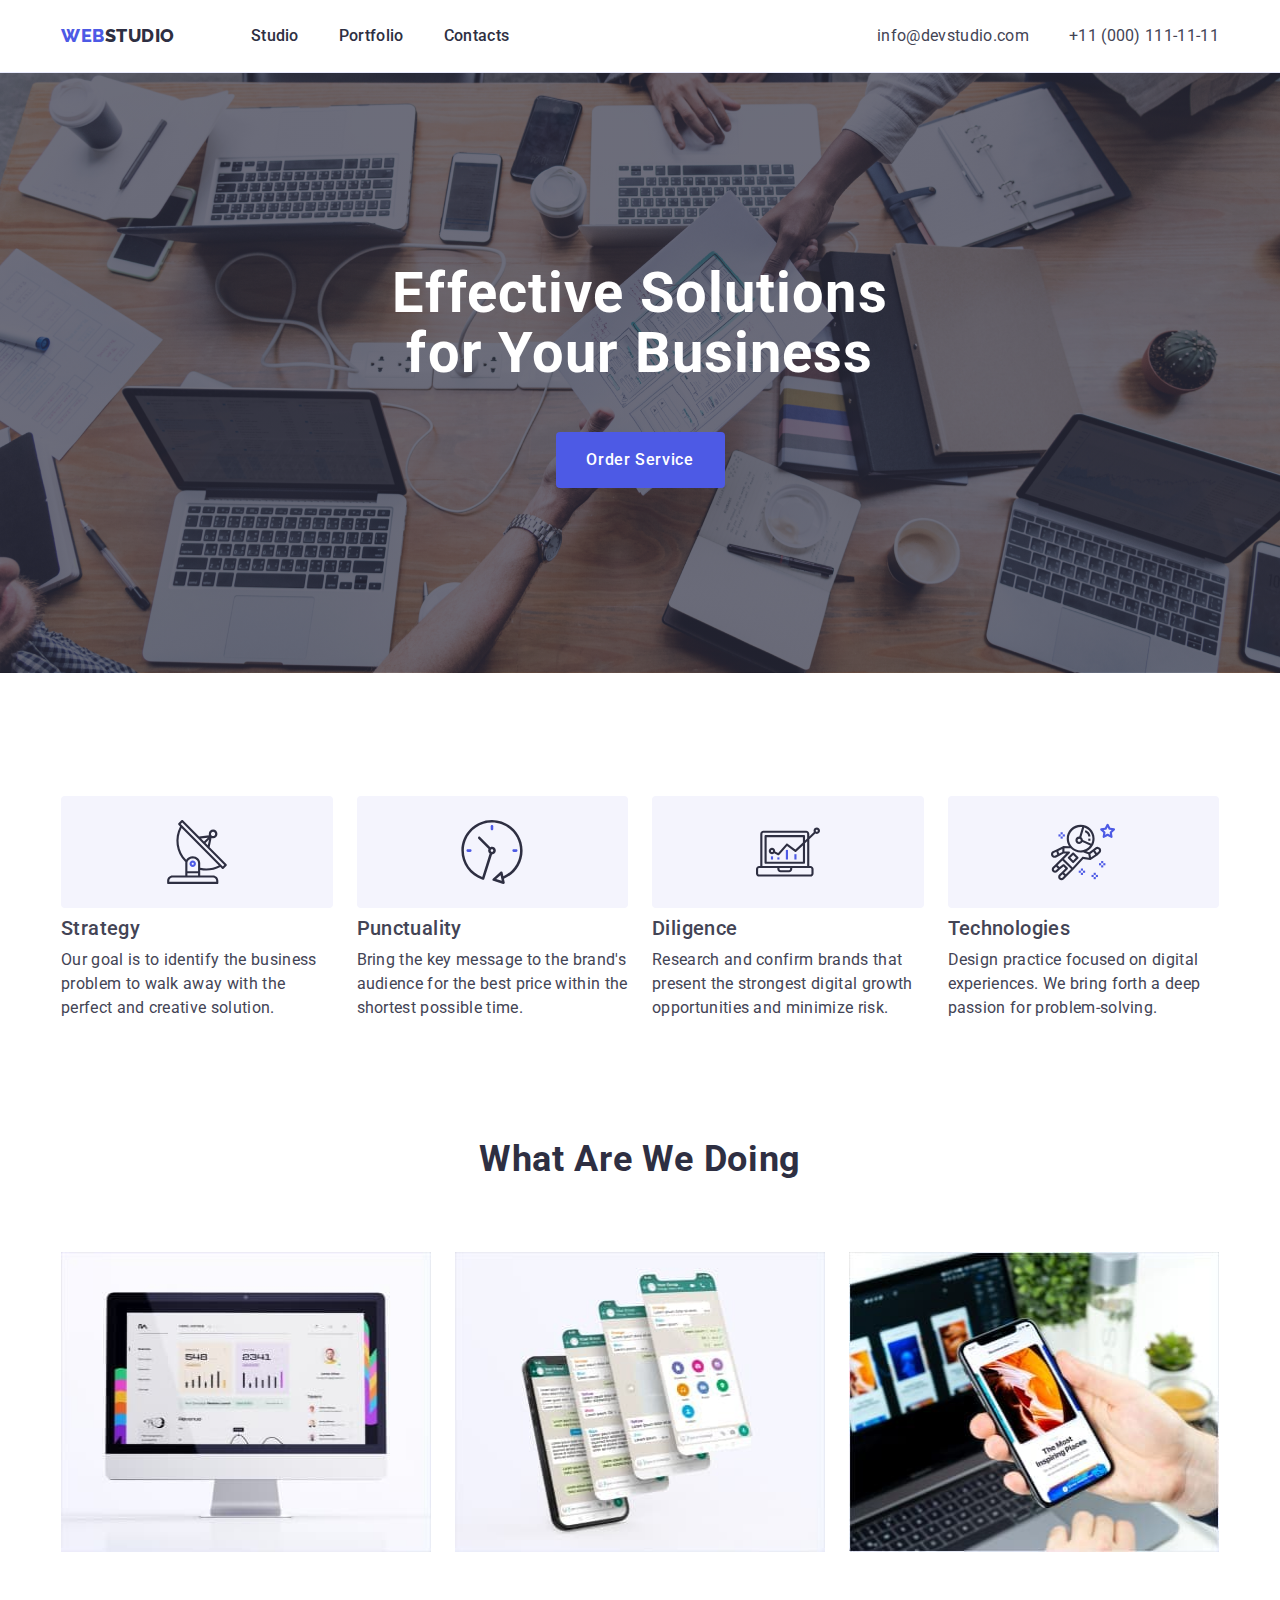
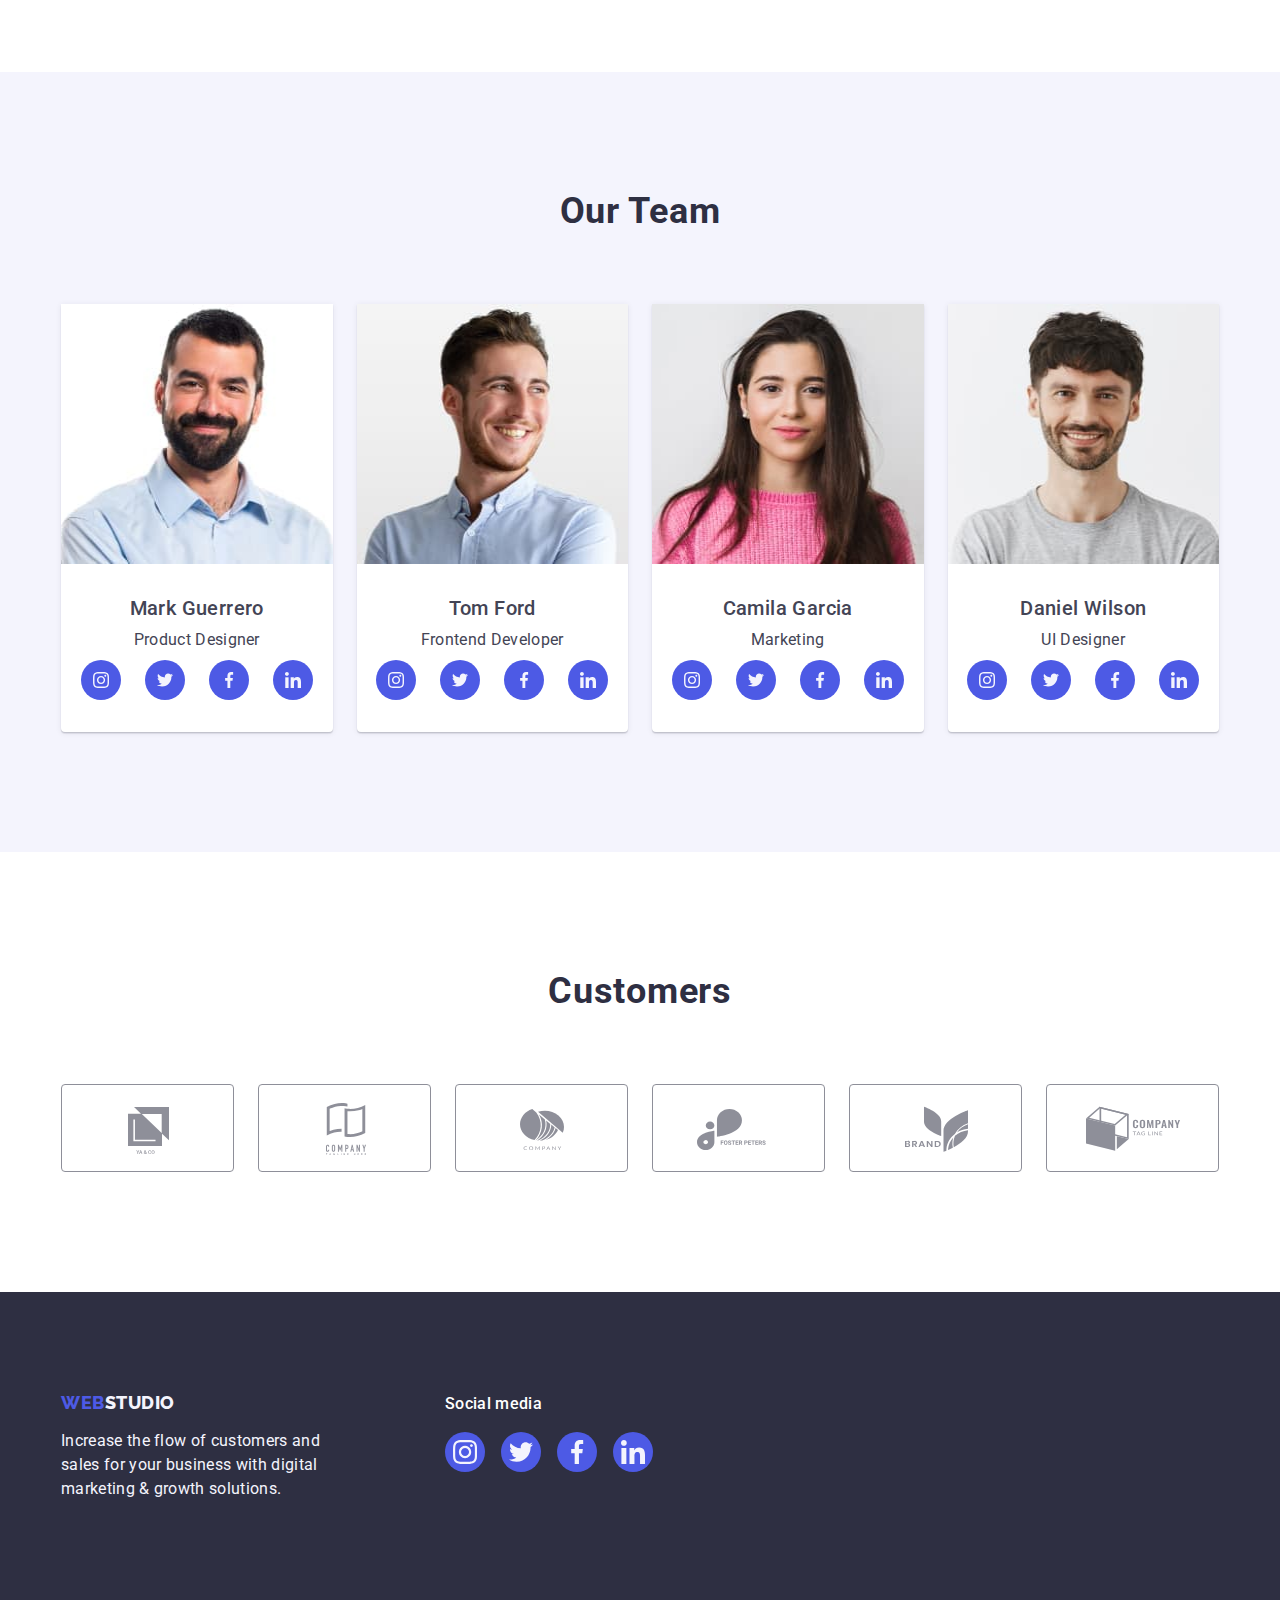
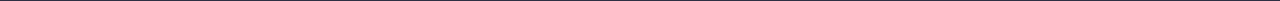
==== index.html @ e4cf07d3 "Initial commit" ====
<!DOCTYPE html>
<html lang="en">
    <head>
        <link rel="stylesheet" href="https://cdnjs.cloudflare.com/ajax/libs/modern-normalize/1.0.0/modern-normalize.min.css">
        <meta charset="UTF-8">
        <meta name="viewport" content="width=device-width, initial-scale=1.0">
        <title>Main Page</title>
        <link rel="preconnect" href="https://fonts.googleapis.com">
        <link rel="preconnect" href="https://fonts.gstatic.com" crossorigin>
        <link href="https://fonts.googleapis.com/css2?family=Raleway:wght@800&family=Roboto:wght@400;500;700;900&display=swap" rel="stylesheet">
        <link rel="stylesheet" href="./css/styles.css">
    </head>
    <body>
        <header class="header">
            <div class="container header-container">
                <nav class="nav">
                    <a class="nav-link" href="./index.html">Web<span class="nav-span">Studio</span></a>
                    <ul class="nav-list">
                        <li class="nav-item">
                            <a class="nav-item-link" href="./index.html">Studio</a></li>
                        <li class="nav-item">
                            <a class="nav-item-link" href="./portfolio.html">Portfolio</a></li>
                        <li class="nav-item">
                            <a class="nav-item-link" href="">Contacts</a></li>
                    </ul>
                </nav>
            
                <address class="address">
                        <ul class="address-list">
                            <li class="address-item"><a class="address-link" href="mailto:info@devstudio.com">info@devstudio.com</a></li>
                            <li class="address-item"><a class="address-link" href="tel:+110001111111">+11 (000) 111-11-11</a></li>
                        </ul>
                </address>
            </div>
        </header>

        <main> 
            <section class="hero">
                <div class="container hero-container">
                    <h1 class="hero-heading">Effective Solutions for Your Business</h1>
                    <button class=hero-btn type="button">Order Service</button>
                </div>
            </section>
            
            <section class="about">
                <div class="container about-container">
                    <h2 class="about-heading visually-hidden">Header Section 2</h2>
                    <ul class="about-list">
                        <li class="about-item">
                            <div class="about-icon-container">
                                <svg class="about-icon" width="64" height="64">
                                    <use href="./images/icons.svg#antenna"></use>
                                </svg>
                            </div>
                            <h3 class="about-title">Strategy</h3>
                            <p class="about-description">Our goal is to identify the business
                        problem to walk away with the perfect and creative solution.</p>
                        </li>
                        <li class="about-item">
                            <div class="about-icon-container">
                                <svg class="about-icon" width="64" height="64">
                                    <use href="./images/icons.svg#clock"></use>
                                </svg>
                            </div>
                            <h3 class="about-title">Punctuality</h3>
                            <p class="about-description">Bring the key message to the brand's audience for the best price within the shortest possible time.</p>
                        </li>
                        <li class="about-item">
                            <div class="about-icon-container">
                                <svg class="about-icon" width="64" height="64">
                                    <use href="./images/icons.svg#computer"></use>
                                </svg>
                            </div>
                            <h3 class="about-title">Diligence</h3>
                            <p class="about-description">Research and confirm brands that present the strongest digital growth opportunities and minimize risk.</p>
                        </li>
                        <li class="about-item">
                            <div class="about-icon-container">
                                <svg class="about-icon" width="64" height="64">
                                    <use href="./images/icons.svg#astronaut"></use>
                                </svg>
                            </div>
                            <h3 class="about-title">Technologies</h3>
                            <p class="about-description">Design practice focused on digital experiences. We bring forth a deep passion for problem-solving.</p>
                        </li>
                    </ul>
                </div>
            </section>

            <section class="services">
                <div class="container services-container">
                    <h2 class="services-heading">What are we doing</h2>
                    <ul class="services-list">
                        <li class="services-item"><img src="./images/Rectangle_71.jpg" alt="Desktop" width="360" height="300"></li>
                        <li class="services-item"><img src="./images/Rectangle_71_(1).jpg" alt="Mobile Phone Screens" width="360" height="300"></li>
                        <li class="services-item"><img src="./images/Rectangle_71_(2).jpg" alt="Mobile Phone" width="360" height="300"></li>
                    </ul>
                </div> 
            </section>

            <section class="team">
                <div class="container team-container">  
                    <h2 class="team-heading">Our Team</h2>
                    <ul class="team-list">
                        <li class="team-item">
                            <img class="team-photo" src="./images/img.jpg" alt="Mark Guerro" width="264" height="260">
                            <div class="team-tag">
                                <h3 class="team-title">Mark Guerrero</h3>
                                <p class="team-description">Product Designer</p>
                                <ul class="team-icon-list">
                                    <li class="team-icon-item">
                                        <a class="team-icon-link" href="instagram.com">
                                            <svg class="team-icon" width="16" height="16">
                                                <use href="./images/icons.svg#instagram"></use>
                                            </svg>
                                        </a>
                                    </li>
                                    <li class="team-icon-item">
                                        <a class="team-icon-link" href="twitter.com">
                                            <svg class="team-icon" width="16" height="16">
                                                <use href="./images/icons.svg#twitter"></use>  
                                            </svg>
                                        </a>
                                    </li>
                                    <li class="team-icon-item">
                                        <a class="team-icon-link" href="facebook.com">    
                                            <svg class="team-icon" width="16" height="16">
                                                <use href="./images/icons.svg#facebook"></use>
                                            </svg>
                                        </a>
                                    </li>
                                    <li class="team-icon-item">
                                        <a class="team-icon-link" href="linkedin.com">
                                            <svg class="team-icon" width="16" height="16">
                                                <use href="./images/icons.svg#linkedin"></use>
                                            </svg>
                                        </a>
                                    </li>
                                </ul>
                            </div>
                        </li>
                        <li class="team-item">
                            <img class="team-photo" src="./images/img_(1).jpg" alt="Tom Ford" width="264" height="260">
                            <div class="team-tag">
                                <h3 class="team-title">Tom Ford</h3>
                                <p class="team-description">Frontend Developer</p>
                                <ul class="team-icon-list">
                                    <li class="team-icon-item">
                                        <a class="team-icon-link" href="instagram.com">
                                            <svg class="team-icon" width="16" height="16">
                                                <use href="./images/icons.svg#instagram"></use>
                                            </svg>
                                        </a>
                                    </li>
                                    <li class="team-icon-item">
                                        <a class="team-icon-link" href="twitter.com">
                                            <svg class="team-icon" width="16" height="16">
                                                <use href="./images/icons.svg#twitter"></use>  
                                            </svg>
                                        </a>
                                    </li>
                                    <li class="team-icon-item">
                                        <a class="team-icon-link" href="facebook.com">    
                                            <svg class="team-icon" width="16" height="16">
                                                <use href="./images/icons.svg#facebook"></use>
                                            </svg>
                                        </a>
                                    </li>
                                    <li class="team-icon-item">
                                        <a class="team-icon-link" href="linkedin.com">
                                            <svg class="team-icon" width="16" height="16">
                                                <use href="./images/icons.svg#linkedin"></use>
                                            </svg>
                                        </a>
                                    </li>
                                </ul>    
                            </div>
                        </li>
                        <li class="team-item">
                            <img class="team-photo" src="./images/img_(2).jpg" alt="Camilla Garcia" width="264" height="260">
                            <div class="team-tag">
                                <h3 class="team-title">Camila Garcia</h3>
                                <p class="team-description">Marketing</p>
                                <ul class="team-icon-list">
                                    <li class="team-icon-item">
                                        <a class="team-icon-link" href="instagram.com">
                                            <svg class="team-icon" width="16" height="16">
                                                <use href="./images/icons.svg#instagram"></use>
                                            </svg>
                                        </a>
                                    </li>
                                    <li class="team-icon-item">
                                        <a class="team-icon-link" href="twitter.com">
                                            <svg class="team-icon" width="16" height="16">
                                                <use href="./images/icons.svg#twitter"></use>  
                                            </svg>
                                        </a>
                                    </li>
                                    <li class="team-icon-item">
                                        <a class="team-icon-link" href="facebook.com">    
                                            <svg class="team-icon" width="16" height="16">
                                                <use href="./images/icons.svg#facebook"></use>
                                            </svg>
                                        </a>
                                    </li>
                                    <li class="team-icon-item">
                                        <a class="team-icon-link" href="linkedin.com">
                                            <svg class="team-icon" width="16" height="16">
                                                <use href="./images/icons.svg#linkedin"></use>
                                            </svg>
                                        </a>
                                    </li>
                                </ul>    
                            </div>
                        </li>
                        <li class="team-item">
                            <img class="team-photo" src="./images/img_(3).jpg" alt="Daniel Wilson" width="264" height="260">
                            <div class="team-tag">
                                <h3 class="team-title">Daniel Wilson</h3>
                                <p class="team-description">UI Designer</p>
                                <ul class="team-icon-list">
                                    <li class="team-icon-item">
                                        <a class="team-icon-link" href="instagram.com">
                                            <svg class="team-icon" width="16" height="16">
                                                <use href="./images/icons.svg#instagram"></use>
                                            </svg>
                                        </a>
                                    </li>
                                    <li class="team-icon-item">
                                        <a class="team-icon-link" href="twitter.com">
                                            <svg class="team-icon" width="16" height="16">
                                                <use href="./images/icons.svg#twitter"></use>  
                                            </svg>
                                        </a>
                                    </li>
                                    <li class="team-icon-item">
                                        <a class="team-icon-link" href="facebook.com">    
                                            <svg class="team-icon" width="16" height="16">
                                                <use href="./images/icons.svg#facebook"></use>
                                            </svg>
                                        </a>
                                    </li>
                                    <li class="team-icon-item">
                                        <a class="team-icon-link" href="linkedin.com">
                                            <svg class="team-icon" width="16" height="16">
                                                <use href="./images/icons.svg#linkedin"></use>
                                            </svg>
                                        </a>
                                    </li>
                                </ul>    
                            </div>
                        </li>
                    </ul>
                </div>
            </section>

            <section class="customers">
                <div class="container customers-container">
                    <h2 class="customers-heading">Customers</h2>
                    <ul class="customers-icon-list">
                        <li class="customers-icon-item">
                            <a class="customers-icon-link" href="">
                                <svg class="customers-icon" width="104" height="56">
                                    <use href="./images/icons.svg#client1"></use>
                                </svg>
                            </a>
                        </li>
                        <li class="customers-icon-item">
                            <a class="customers-icon-link" href="">
                                <svg class="customers-icon" width="104" height="56">
                                    <use href="./images/icons.svg#client2"></use>
                                </svg>
                            </a>
                        </li>
                        <li class="customers-icon-item">
                            <a class="customers-icon-link" href="">
                                <svg class="customers-icon" width="104" height="56">
                                    <use href="./images/icons.svg#client3"></use>
                                </svg>
                            </a>
                        </li>
                        <li class="customers-icon-item">
                            <a class="customers-icon-link" href="">
                                <svg class="customers-icon" width="104" height="56">
                                    <use href="./images/icons.svg#client4"></use>
                                </svg>
                            </a>
                        </li>
                        <li class="customers-icon-item">
                            <a class="customers-icon-link" href="">
                                <svg class="customers-icon" width="104" height="56">
                                    <use href="./images/icons.svg#client5"></use>
                                </svg>
                            </a>
                        </li>
                        <li class="customers-icon-item">
                            <a class="customers-icon-link" href="">
                                <svg class="customers-icon" width="104" height="56">
                                    <use href="./images/icons.svg#client6"></use>
                                </svg>
                            </a>
                        </li>
                    </ul>
                </div>
            </section>
        </main>

        <footer class="footer">
            <div class="container footer-container">
                <div class="footer-logo-container">
                <a class="footer-link" href="./index.html">Web<span class="footer-span">Studio</span></a>
                <p class="footer-paragraph">Increase the flow of customers and sales for your business with digital marketing & growth solutions.</p>
                </div>
                <div class="footer-icon-container">
                    <p class="footer-icon-paragraph">Social media</p>
                    <ul class="footer-icon-list">
                        <li class="footer-icon-item">
                            <a class="footer-icon-link" href="instagram.com">
                                <svg class="footer-icon" width="24" height="24">
                                    <use href="./images/icons.svg#instagram"></use>
                                </svg>
                            </a>
                        </li>
                        <li class="footer-icon-item">
                            <a class="footer-icon-link" href="twitter.com">
                                <svg class="footer-icon" width="24" height="24">
                                    <use href="./images/icons.svg#twitter"></use>
                                </svg>
                            </a>
                        </li>
                        <li class="footer-icon-item">
                            <a class="footer-icon-link" href="facebook.com">
                                <svg class="footer-icon" width="24" height="24">
                                    <use href="./images/icons.svg#facebook"></use>
                                </svg>
                            </a>
                        </li>
                        <li class="footer-icon-item">
                            <a class="footer-icon-link" href="linkedin.com">
                                <svg class="footer-icon" width="24" height="24">
                                    <use href="./images/icons.svg#linkedin"></use>
                                </svg>
                            </a>
                        </li>
                    </ul>
                </div>
            </div>
        </footer>
    </body>
</html>
---- css/styles.css ----
*,
*::before,
*::after {
    box-sizing: border-box;
    padding: 0;
    margin: 0;
}

:root {
    --OCEAN: rgba(64, 75, 191, 1);
    --WHITE: rgba(255, 255, 255, 1);
    --NAVY-BLUE: rgba(46, 47, 66, 1);
    --SLATE: rgba(67, 68, 85, 1);
    --IRIS: rgba(77, 90, 229, 1);
    --CLOUD: rgba(244, 244, 253, 1);
    --CORNFLOWER: rgba(231, 233, 252, 1);
    --GREEN: #31D0AA;
}

body {
    font-family: 'Roboto', sans-serif;
    color: var(--SLATE, #434455);
    background-color: var(--WHITE, #fff);
    font-size: 16px;
    font-style: normal;
    line-height: 1.5;
    letter-spacing: 0.32px; 
}

a {
    color: var(--SLATE, #434455);
    text-decoration: none;
}

address {
    font-style: normal;
}

li {
    list-style: none;
}

img {
    display: block;
    width: 100%;
}

.container {
    width: 1158px;
    margin: 0 auto;
}

/* HEADER */ 

.header {
    padding: 24px 0;
    border-bottom: 1px solid var(--CORNFLOWER, #E7E9FC);
    background: var(--WHITE, #FFF);
                /* x-offset y-offset blur spread color */
    box-shadow: 0px 1px 6px 0px rgba(46, 47, 66, 0.08), 
                0px 1px 1px 0px rgba(46, 47, 66, 0.16), 
                0px 2px 1px 0px rgba(46, 47, 66, 0.08);
}

/* LOGO STYLE */

.nav-link {
    font-size: 18px;
    line-height: 1.17;
    color: var(--IRIS, #4d5ae5);
    font-family: 'Raleway', sans-serif;
    font-weight: 800;
    letter-spacing: 0.03em;
    text-transform: uppercase;
    margin-right: 76px;
}

.nav-span {
    color: var(--NAVY-BLUE);
}

/* NAVIGATION STYLE */

.nav-item-link {
    color: var(--NAVY-BLUE, #2e2f42);
    font-weight: 500;
    font-size: 16px;
    line-height: 1.5;
    letter-spacing: 0.02em;
   
}

/* LOGO AND NAVIGATION FLEX */

.header-container {
    display: flex;
    justify-content: space-between;
}

.nav {
    display:flex;
    align-items: center;
}

.nav-list {
    display: flex;
    gap: 40px;
}


/* LINK HOVER AND FOCUS */

.nav-item-link:hover,
.nav-item-link:focus,
.address-link:hover,
.address-link:focus {
    color: var(--OCEAN, #404bbf);
}


/* ADDRESS STYLE */

.address-link {
    font-size: 16px;
    color: var(--SLATE, #434455);
    line-height: 1.5;
    font-weight: 400;
    letter-spacing: 0.02em;
}

/* ADDRESS FLEX */

.address-list {
    display: flex;
    gap: 40px;
    align-items: center;
}


/* MAIN */

/* 1st SECTION Flex*/
.hero { 
    background-color: var(--NAVY-BLUE, #2e2f42); 
    max-width: 1440px; 
    background-image: linear-gradient(rgba(46, 47, 66, 0.7), rgba(46, 47, 66, 0.7)), 
                    url(../images/people-office-1.jpg);
    background-repeat: no-repeat;
    background-position: center;
    background-size: cover;
    padding: 191px 0 185px;
    margin: 0 auto;
}


/* 1st SECTION Style*/

.hero-heading {
    color: var(--WHITE);
    font-size: 56px;
    font-weight: 700;
    line-height: 1.07;
    letter-spacing: 0.02em;
    text-align: center;
    max-width: 496px;
    margin: 0 auto 48px;
}

.hero-btn {
    color: var(--WHITE);
    font-family: 'Roboto', sans-serif;
    background-color: var(--IRIS);
    font-weight: 500;
    font-size: 16px; 
    line-height: 1.5;
    letter-spacing: 0.04em;
    cursor: pointer;
    display: block;
    min-width: 169px;
    height: 56px;
    border: none;
    border-radius: 4px;
    margin: 0 auto;
}


/* 2nd SECTION ABOUT Flex */
.about {
    padding-top: 123px;
    margin-bottom: 120px;
}

.about-icon-container {
    padding: 24px 100px;
    margin-bottom: 8px;
    border-radius: 4px;
    background: var(--CLOUD, #F4F4FD);
    min-height: 112px;
    display: flex;
    align-items: center;
    justify-content: center;
}

.visually-hidden {
    position: absolute;
    width: 1px;
    height: 1px;
    margin: -1px;
    border: 0;
    padding: 0;
    white-space: nowrap;
    clip-path: inset(100%);
    clip: rect(0 0 0 0);
    overflow: hidden;
}

.about-list {
    display: flex;
    gap: 24px;
}

.about-item {
    width: calc((100% - 72px) / 4);
}

.about-title {  
    font-size: 20px;
    font-weight: 500;
    line-height: 24px; /* 120% */
    letter-spacing: 0.4px;
    margin-bottom: 8px;
}

/* 3rd SECTION SERVICES Flex */

.services {
    padding-bottom: 120px;
}

.services-heading, 
.team-heading {
    font-size: 36px;
    line-height: 1.11;
    color: var(--NAVY-BLUE);
    text-align: center;
    letter-spacing: 0.02em;
    text-transform: capitalize;
    margin-bottom: 72px;
}

.services-list,
.team-list {
    display: flex;
    justify-content: space-between;
    gap: 24px;
}

.services-item {
    width: calc((100% - 48px) / 3);
}

/* 4th SECTION TEAM Flex */

.team {
    background-color: var(--CLOUD);
    padding: 120px 0;
}

.team-item {
    background-color: var(--WHITE);
    width: calc((100% - 72px) / 4);
    border-radius: 0 0 4px 4px;
    background: var(--WHITE, #FFF);
                /* x-offset y-offset blur spread color */
    box-shadow: 0px 2px 1px 0px rgba(46, 47, 66, 0.08), 
                0px 1px 1px 0px rgba(46, 47, 66, 0.16), 
                0px 1px 6px 0px rgba(46, 47, 66, 0.08);
}

.team-tag {
    padding: 32px 0;
}

.team-title {
    font-size: 20px;
    font-weight: 500;
    line-height: 24px; /* 120% */
    letter-spacing: 0.4px;
    text-align: center;
    margin-bottom: 8px;
}

.team-description {
    text-align: center;
    margin-bottom: 8px;
}

.team-icon-list {
    display: flex;
    justify-content: center;
    gap: 24px;
}

.team-icon-item {
    width: 40px;
    height: 40px;
}

.team-icon-link {
    width: 100%;
    height: 100%;
    background-color: var(--IRIS, #4d5ae5);
    border-radius: 50%;
    display: flex;
    align-items: center;
    justify-content: center;
}

.team-icon-link:hover,
.team-icon-link:focus {
    background-color: var(--OCEAN, #404bbf);
}

.team-icon {
    fill: var(--CLOUD, #f4f4fd);
}


/* 5th SECTION CUSTOMERS Flex */
.customers {
    padding: 120px 0;
}

.customers-heading {
    color: var(--NAVY-BLUE, #2E2F42);
    text-align: center;
    font-family: Roboto;
    font-size: 36px;
    font-style: normal;
    font-weight: 700;
    line-height: 1.11;
    letter-spacing: 0.72px;
    text-transform: capitalize;
    margin-bottom: 72px;
}

.customers-icon-list {
    display: flex;
    justify-content: center;
    align-items: center;
    gap: 24px;
}

.customers-icon-item {
    width: calc((100% - 120px) / 6);
    height: 88px;
}

.customers-icon-link {
    width: 100%;
    height: 100%;
    border-radius: 4px;
    border: 1px solid var(--LIGHT-SLATE, #8E8F99);
    display: flex;
    justify-content: center;
    align-items: center;
    color: var(--LIGHT-SLATE, #8E8F99);
}

.customers-icon-link:hover,
.customers-icon-link:focus {   
    color: var(--OCEAN,#404bbf);
    border-color: var(--OCEAN,#404bbf);
}

.customers-icon {
    fill: currentColor;
}

/* FOOTER */

.footer {
    background-color: var(--NAVY-BLUE);
    padding: 100px 0;
}

.footer-container {
    display: flex;
    align-items: baseline;
}

.footer-logo-container {
    margin-right: 120px;
}

.footer-icon-paragraph {
    color: var(--WHITE, #FFF);
    font-family: Roboto;
    font-size: 16px;
    font-style: normal;
    font-weight: 500;
    line-height: 1.5;
    letter-spacing: 0.32px;
    margin-bottom: 16px;
}

.footer-link {
    font-size: 18px;
    line-height: 1.17;
    color: var(--IRIS, #4d5ae5);
    font-family: 'Raleway', sans-serif;
    font-weight: 800;
    letter-spacing: 0.03em;
    text-transform: uppercase;
    display: block;
    margin-bottom: 16px;
}

.footer-span {
    color: var(--CLOUD);
}

.footer-paragraph {
    line-height: 1.5;
    color: var(--CLOUD);
    letter-spacing: 0.02em;
    max-width: 264px;
}

.footer-icon-list {
    display: flex;
    justify-content: center;
    align-items: center;
    gap: 16px;
}

.footer-icon-item {
    width: 40px;
    height: 40px;
}

.footer-icon-link {
    width: 40px;
    height: 40px;
    display: flex;
    justify-content: center;
    align-items: center;
    background-color: var(--IRIS, #4d5ae5);
    border-radius: 50%;
}

.footer-icon-link:hover,
.footer-icon-link:focus {
    background-color: var(--GREEN, #31d0aa);
}

.footer-icon {
    fill: var(--CLOUD, #f4f4fd)
}

/* PORTFOLIO BUTTON */

.cards-btn {
    font-family: 'Roboto', sans-serif;
    font-weight: 500;
    font-size: 16px;
    line-height: 1.5;
    letter-spacing: 0.04em;
    color: var(--IRIS);
    background-color: var(--CLOUD);
    cursor: pointer;
    text-align: center;
    line-height: 1.5;
    padding: 12px 24px;
    border: 1px solid var(--CORNFLOWER, #e7e9fc);
    border-radius: 4px;
}   

.cards-list {
    display: flex;
    justify-content: center;
    gap: 24px;
    margin-bottom: 72px;
}

.cards-btn:hover,
.cards-btn:focus {
    color: var(--WHITE);
    background-color: var(--OCEAN);
    border: 1px solid transparent;
    box-shadow: 0px 3px 1px rgba(0, 0, 0, 0.1), 
                0px 2px 1px rgba(0, 0, 0, 0.08), 
                0px 2px 2px rgba(0, 0, 0, 0.12);
}

/* PORTFOLIO */

.portfolio {
    padding-top: 96px;
    padding-bottom: 120px;
}

.portfolio-list {
    display: flex;
    justify-content: space-between;
    flex-wrap: wrap;
    column-gap: 24px;
    row-gap: 48px;   
}

.portfolio-item {
    width: calc((100% - 48px) / 3);
}

.portfolio-tag {
    padding: 32px 16px;
    border: 1px solid var(--CORNFLOWER, #e7e9fc);
    border-top: none;
}

.portfolio-title {
    color: var(--SLATE, #434455);
    font-size: 20px;
    font-weight: 500;
    line-height: 1.2;
    letter-spacing: 0.4px;
    margin-bottom: 8px;
}

.portfolio-link {
    display: block;
}

.portfolio-link:hover,
.portfolio-link:focus {
    box-shadow: 0px 1px 6px rgba(46, 47, 66, 0.08), 
                0px 1px 1px rgba(46, 47, 66, 0.16), 
                0px 2px 1px rgba(46, 47, 66, 0.08);
}
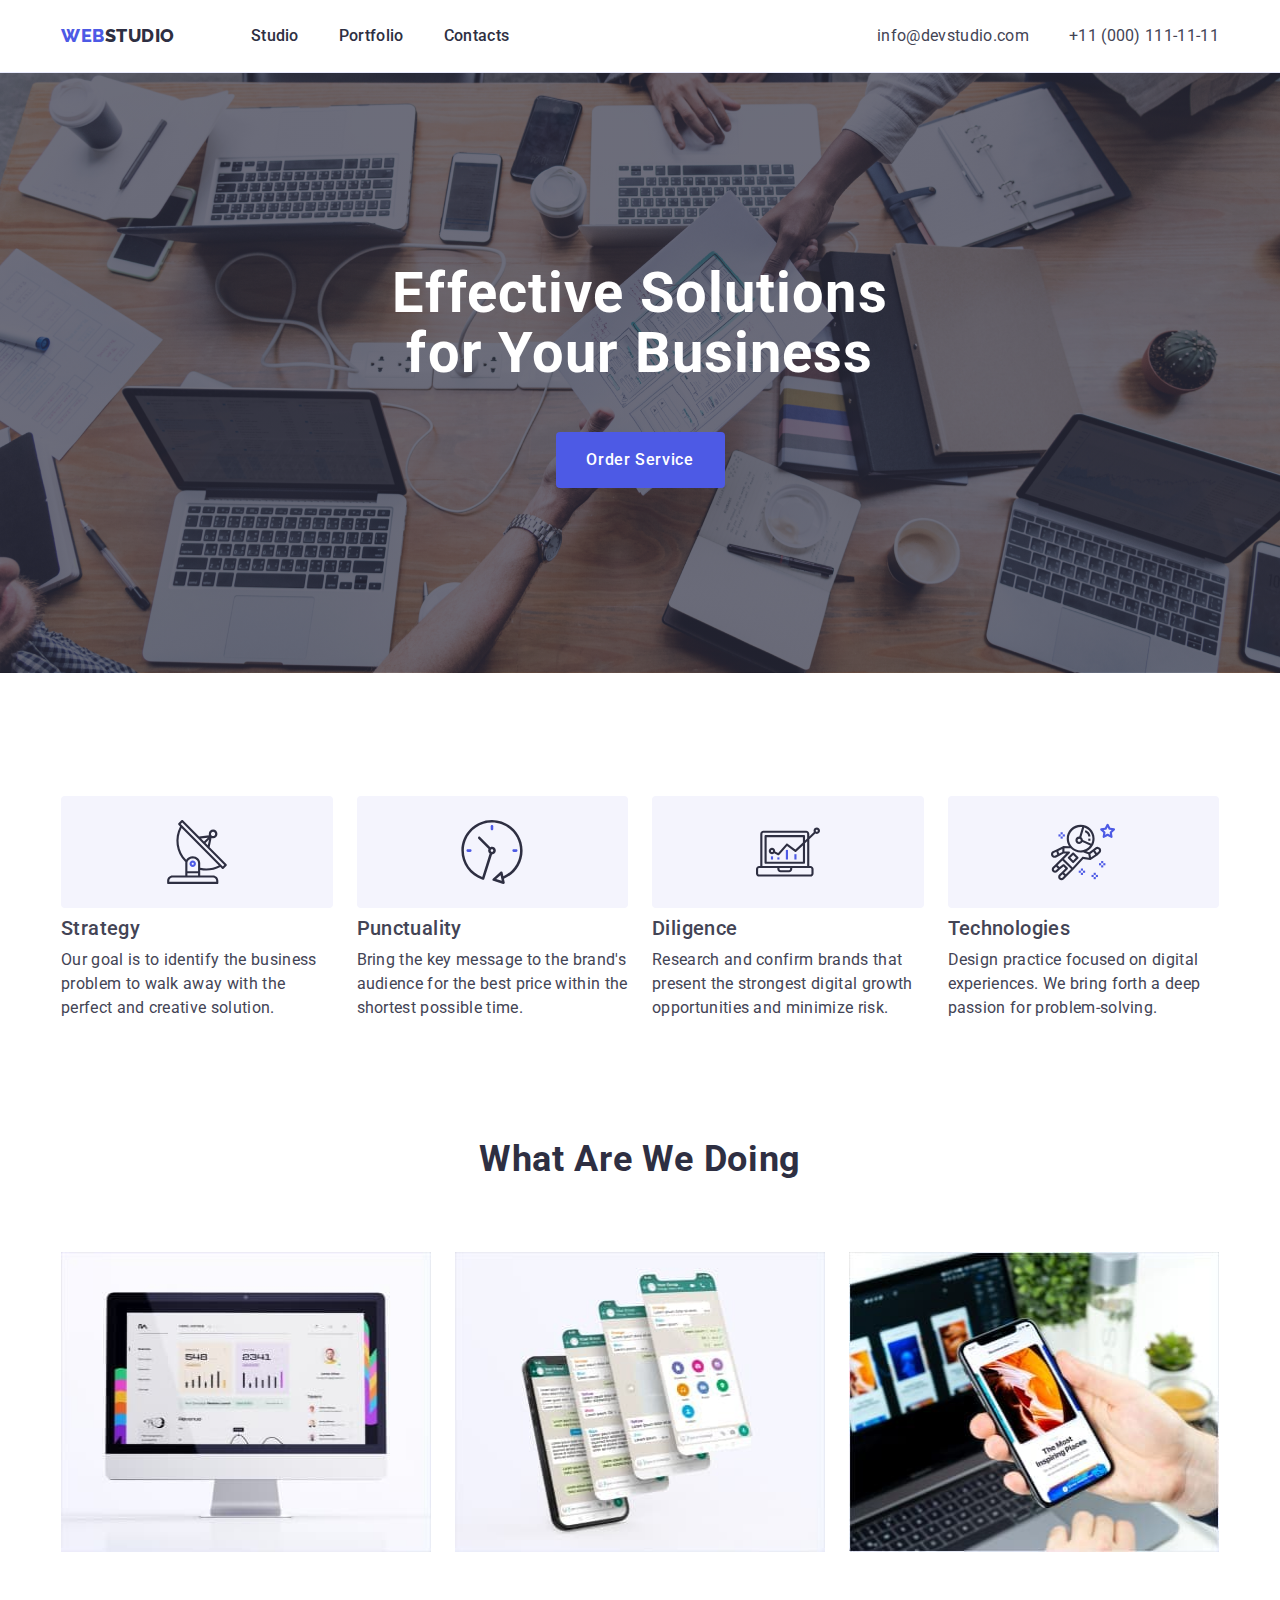
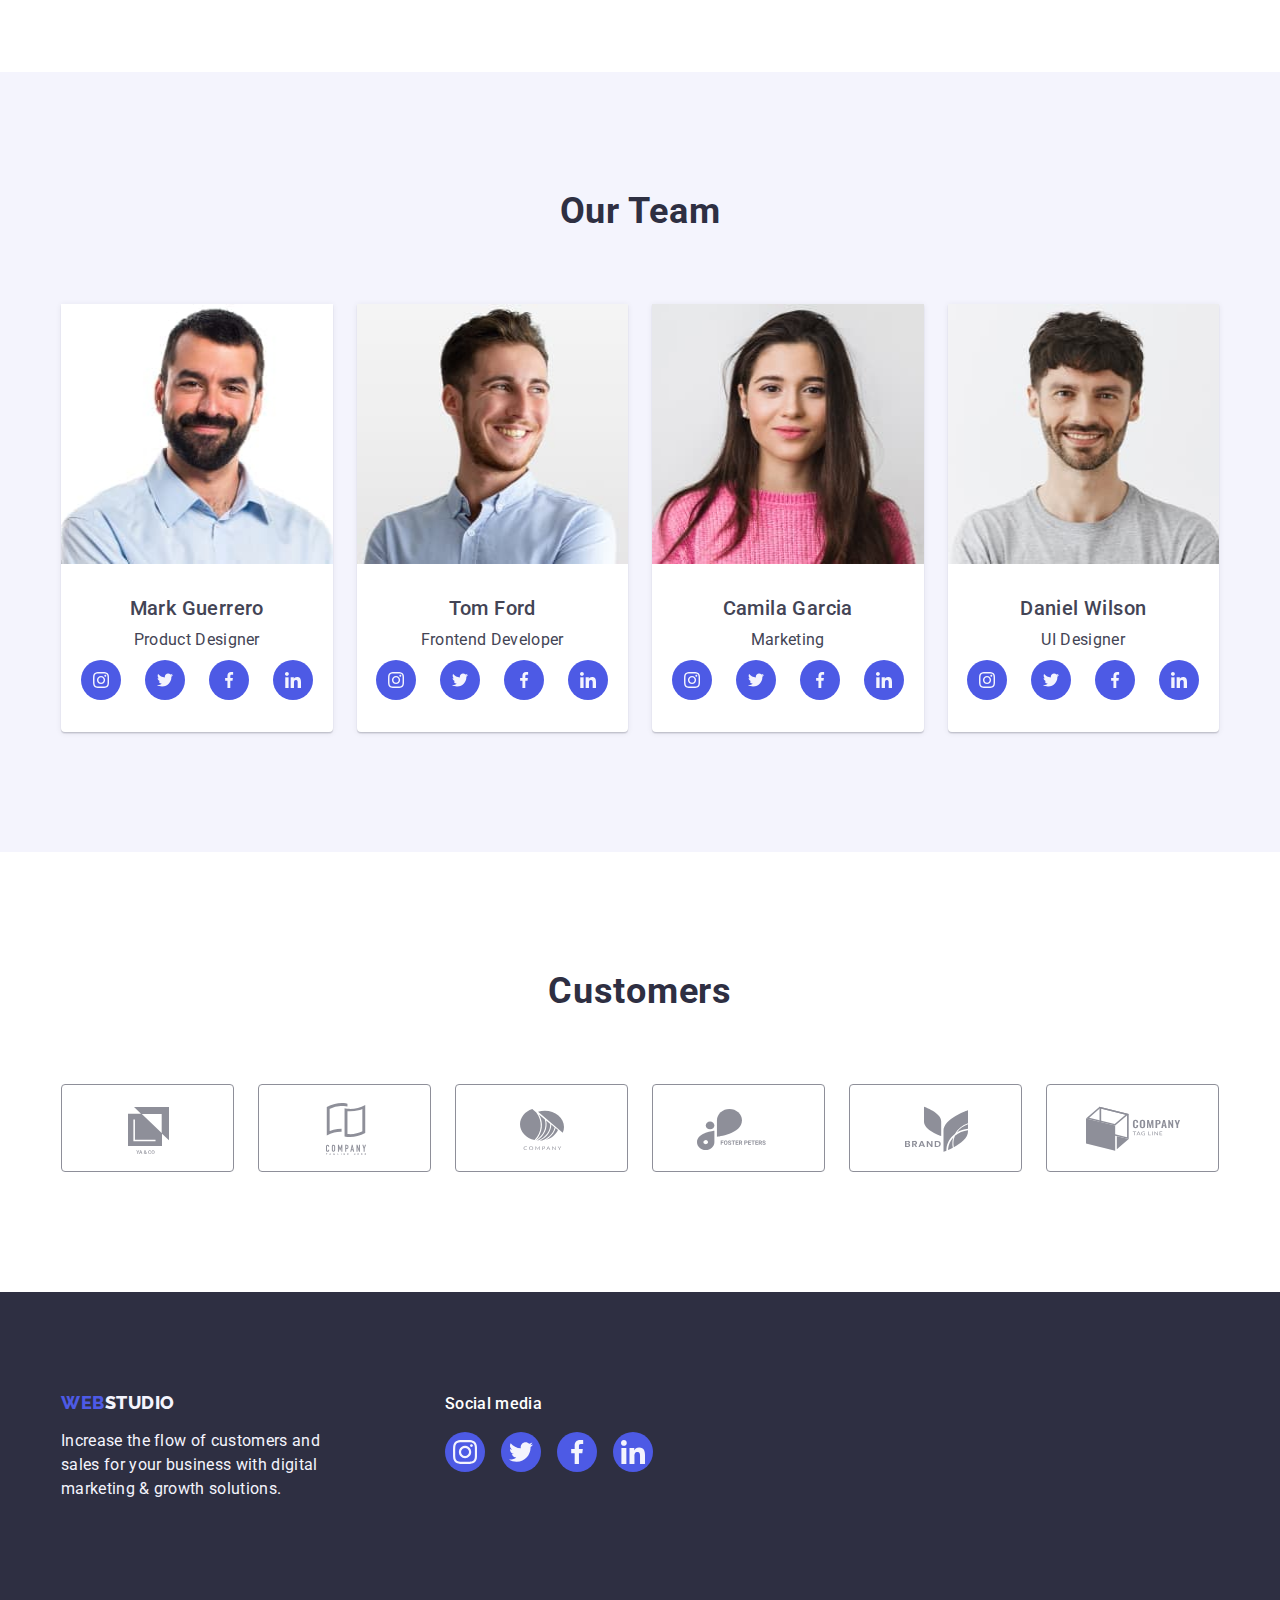
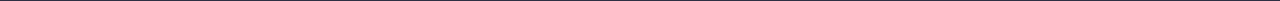
==== commit 67dd3682: "Homework 5.1" ====
--- a/index.html
+++ b/index.html
@@ -1,7 +1,7 @@
 <!DOCTYPE html>
 <html lang="en">
     <head>
-        <link rel="stylesheet" href="https://cdnjs.cloudflare.com/ajax/libs/modern-normalize/1.0.0/modern-normalize.min.css">
+        <link rel="stylesheet" href="https://cdnjs.cloudflare.com/ajax/libs/modern-normalize/2.0.0/modern-normalize.min.css">
         <meta charset="UTF-8">
         <meta name="viewport" content="width=device-width, initial-scale=1.0">
         <title>Main Page</title>
--- a/css/styles.css
+++ b/css/styles.css
@@ -87,7 +87,8 @@
     font-size: 16px;
     line-height: 1.5;
     letter-spacing: 0.02em;
-   
+    transition-duration: 250ms;
+    transition-timing-function: cubic-bezier(0.4, 0, 0.2, 1);
 }
 
 /* LOGO AND NAVIGATION FLEX */
@@ -105,6 +106,28 @@
 .nav-list {
     display: flex;
     gap: 40px;
+}
+
+.nav-item {
+    position: relative;
+}
+
+.nav-item-link::after {
+    content: "";
+    width: 0;
+    height: 4px;
+    border-radius: 2px;
+    background: var(--OCEAN, #404BBF);
+    position: absolute;
+    right: 0;
+    bottom: -25px;
+    transition-duration: 250ms;
+    transition-timing-function: cubic-bezier(0.4, 0, 0.2, 1);
+}
+
+.nav-item:hover .nav-item-link::after {
+    width: 100%;
+    left: 0;
 }
 
 
@@ -126,6 +149,8 @@
     line-height: 1.5;
     font-weight: 400;
     letter-spacing: 0.02em;
+    transition-duration: 250ms;
+    transition-timing-function: cubic-bezier(0.4, 0, 0.2, 1);
 }
 
 /* ADDRESS FLEX */
@@ -314,6 +339,8 @@
     display: flex;
     align-items: center;
     justify-content: center;
+    transition-duration: 250ms;
+    transition-timing-function: cubic-bezier(0.4, 0, 0.2, 1);
 }
 
 .team-icon-link:hover,
@@ -447,6 +474,8 @@
     align-items: center;
     background-color: var(--IRIS, #4d5ae5);
     border-radius: 50%;
+    transition-duration: 250ms;
+    transition-timing-function: cubic-bezier(0.4, 0, 0.2, 1);
 }
 
 .footer-icon-link:hover,
@@ -474,6 +503,8 @@
     padding: 12px 24px;
     border: 1px solid var(--CORNFLOWER, #e7e9fc);
     border-radius: 4px;
+    transition-duration: 250ms;
+    transition-timing-function: cubic-bezier(0.4, 0, 0.2, 1);
 }   
 
 .cards-list {
@@ -510,6 +541,7 @@
 
 .portfolio-item {
     width: calc((100% - 48px) / 3);
+    position: relative;
 }
 
 .portfolio-tag {
@@ -529,6 +561,8 @@
 
 .portfolio-link {
     display: block;
+    transition-duration: 250ms;
+    transition-timing-function: cubic-bezier(0.4, 0, 0.2, 1);
 }
 
 .portfolio-link:hover,
@@ -536,4 +570,20 @@
     box-shadow: 0px 1px 6px rgba(46, 47, 66, 0.08), 
                 0px 1px 1px rgba(46, 47, 66, 0.16), 
                 0px 2px 1px rgba(46, 47, 66, 0.08);
-}+}
+
+img::before {
+    content: "";
+    position: absolute;
+    top: 0;
+    left: 0;
+    width: 100%;
+    height: 100%;
+    transform: translateX(0);
+    transition-property: transform;
+    transition-duration: 250ms;
+    transition-timing-function: cubic-bezier(0.4, 0, 0.2, 1);
+}
+
+
+
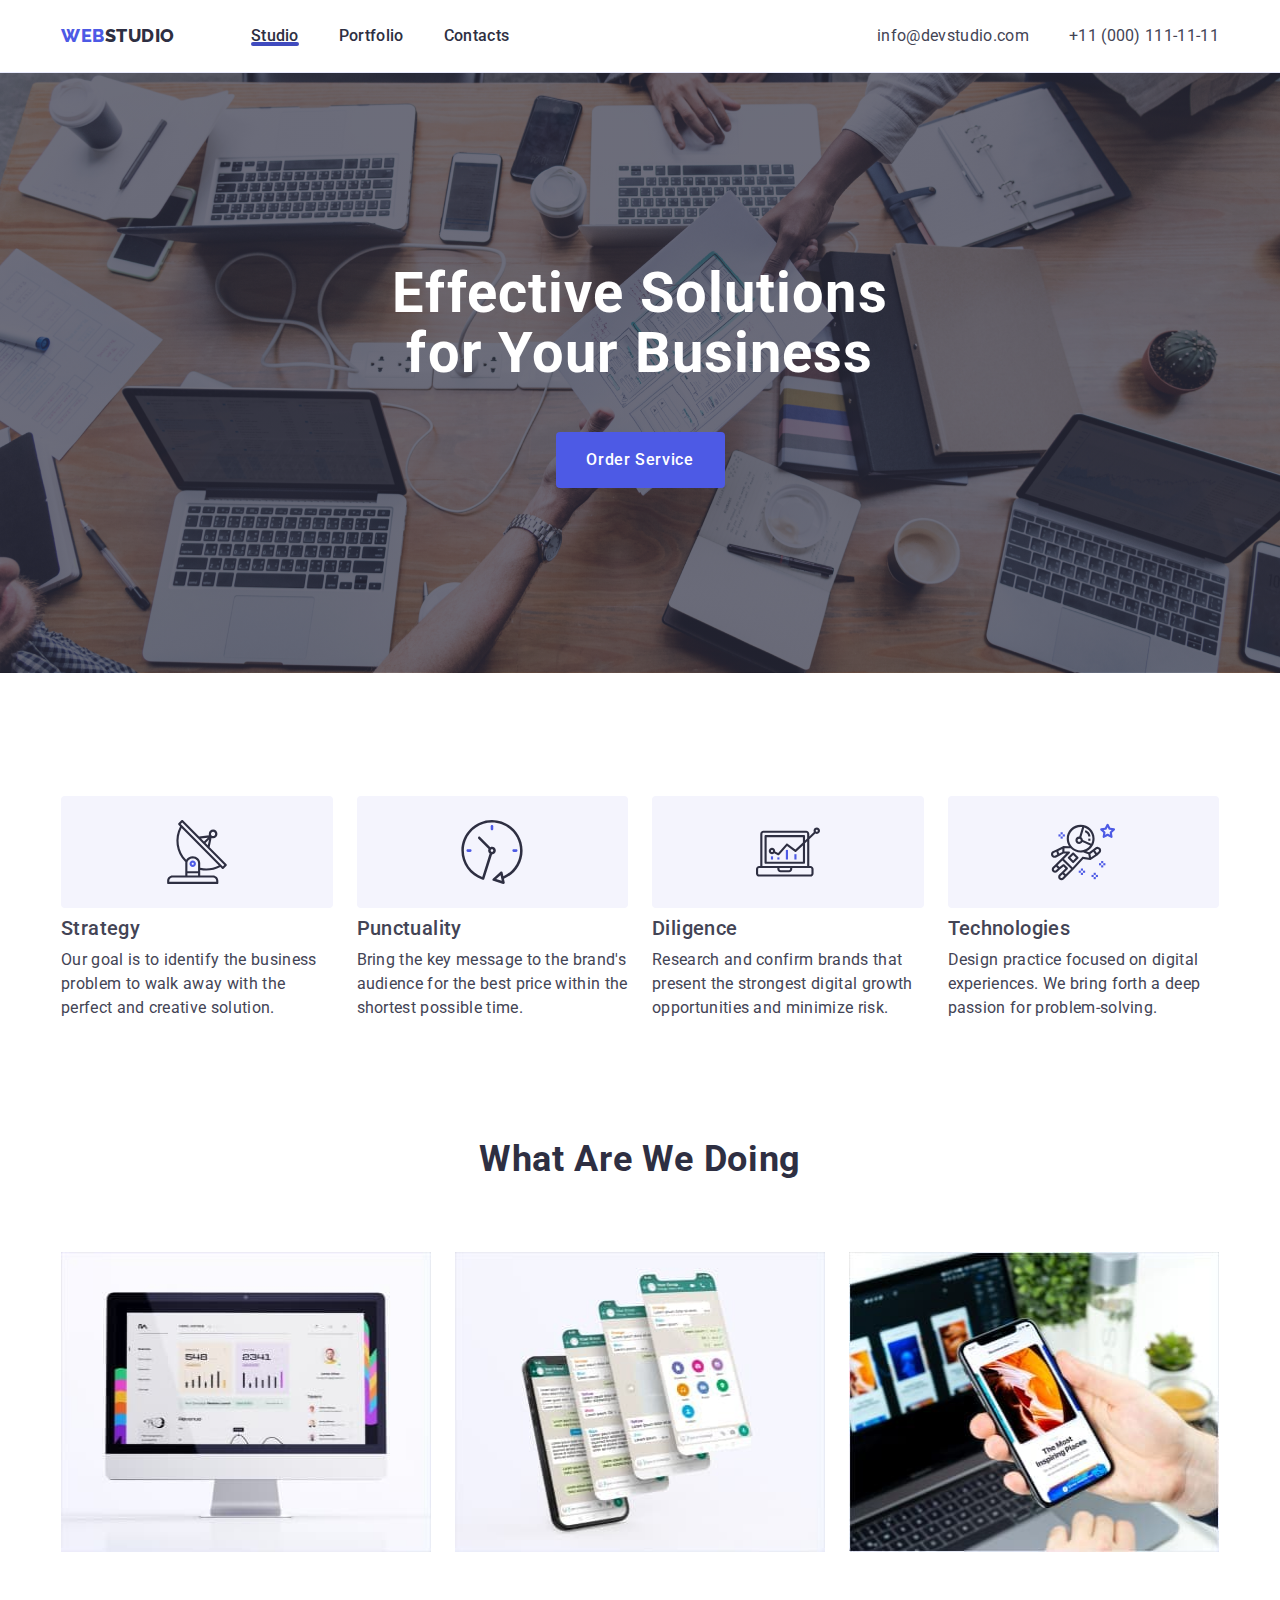
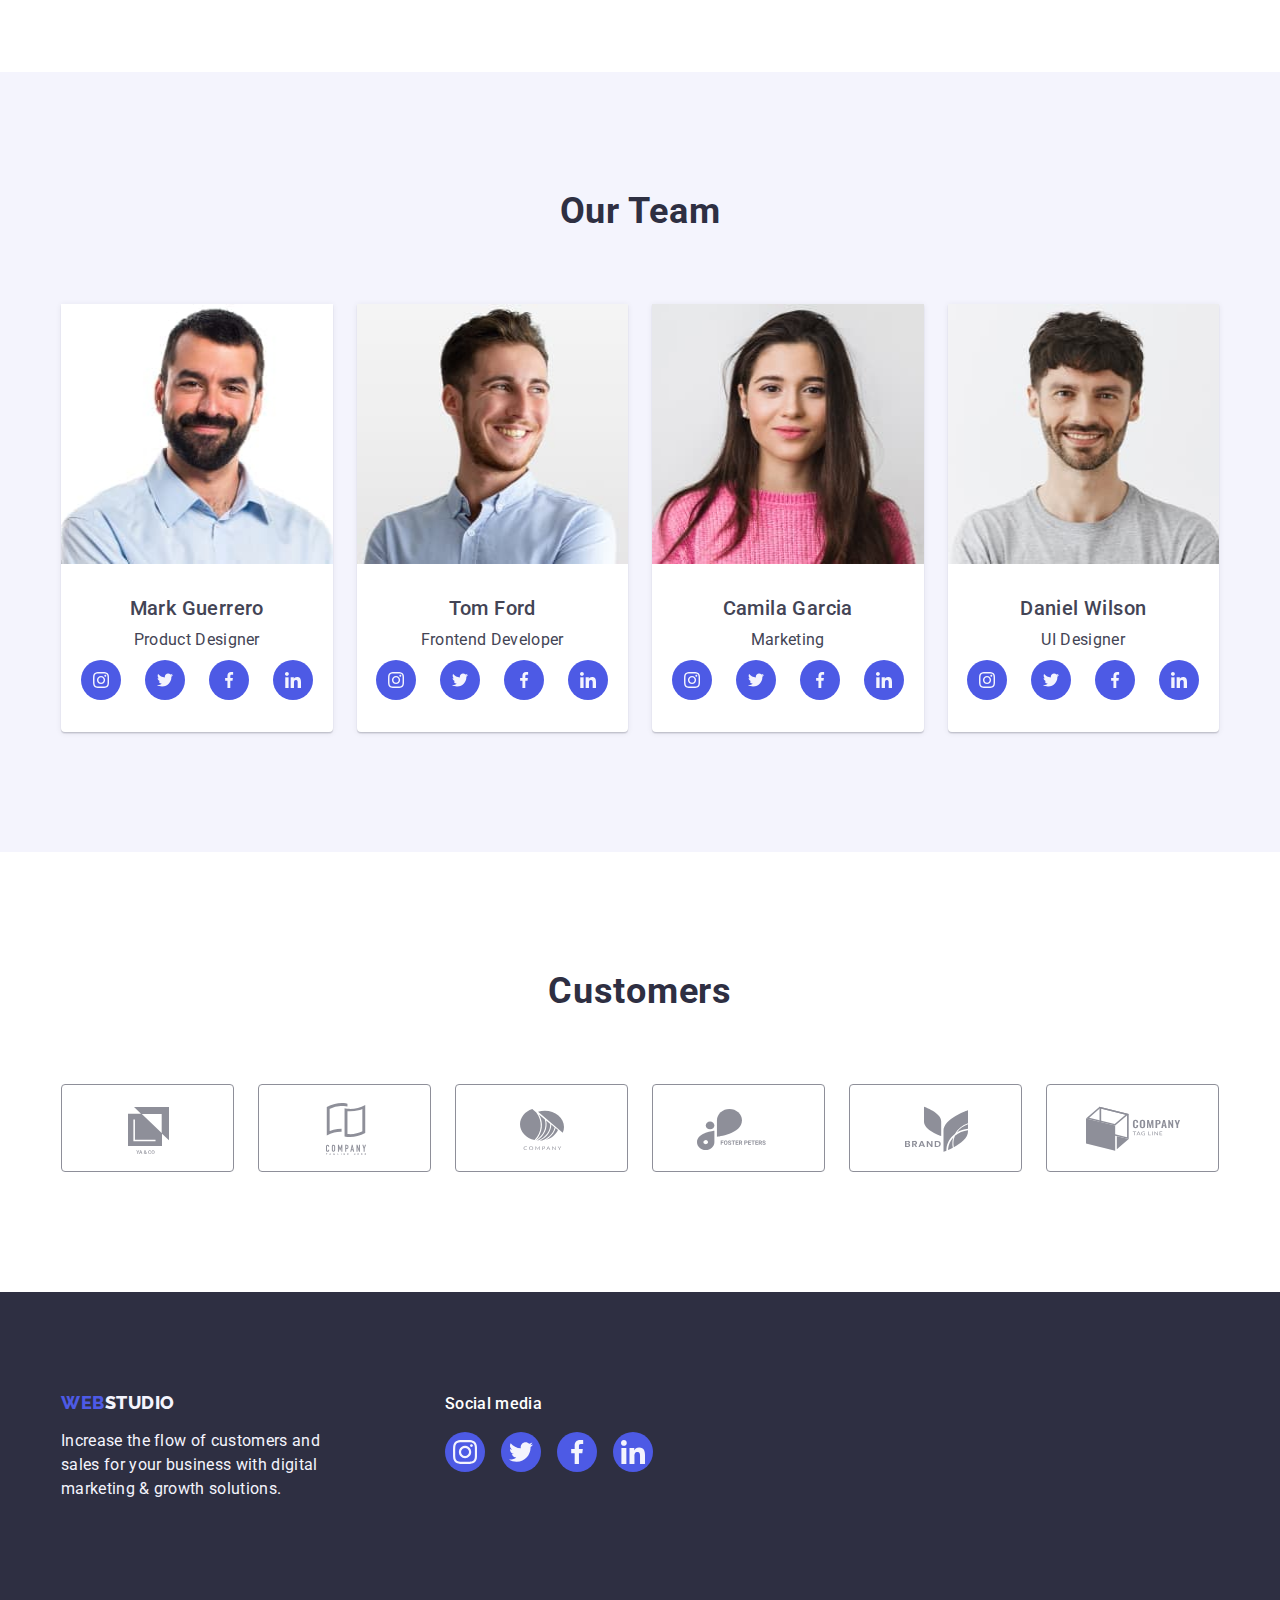
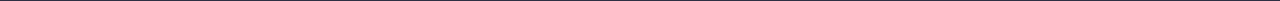
==== commit 0a81cc9e: "Homework 5.2" ====
--- a/index.html
+++ b/index.html
@@ -17,7 +17,7 @@
                     <a class="nav-link" href="./index.html">Web<span class="nav-span">Studio</span></a>
                     <ul class="nav-list">
                         <li class="nav-item">
-                            <a class="nav-item-link" href="./index.html">Studio</a></li>
+                            <a class="nav-item-link nav-studio-link" href="./index.html">Studio</a></li>
                         <li class="nav-item">
                             <a class="nav-item-link" href="./portfolio.html">Portfolio</a></li>
                         <li class="nav-item">
@@ -346,5 +346,9 @@
                 </div>
             </div>
         </footer>
+        
+        <script src="./js/modal.js">
+
+        </script>
     </body>
 </html>--- a/css/styles.css
+++ b/css/styles.css
@@ -87,8 +87,10 @@
     font-size: 16px;
     line-height: 1.5;
     letter-spacing: 0.02em;
+    transition-property: color;
     transition-duration: 250ms;
     transition-timing-function: cubic-bezier(0.4, 0, 0.2, 1);
+    position: relative;
 }
 
 /* LOGO AND NAVIGATION FLEX */
@@ -108,26 +110,15 @@
     gap: 40px;
 }
 
-.nav-item {
-    position: relative;
-}
-
-.nav-item-link::after {
+.nav-studio-link::after {
     content: "";
-    width: 0;
+    width: 100%;
     height: 4px;
     border-radius: 2px;
     background: var(--OCEAN, #404BBF);
     position: absolute;
-    right: 0;
-    bottom: -25px;
-    transition-duration: 250ms;
-    transition-timing-function: cubic-bezier(0.4, 0, 0.2, 1);
-}
-
-.nav-item:hover .nav-item-link::after {
-    width: 100%;
     left: 0;
+    bottom: -1px;
 }
 
 
@@ -149,8 +140,7 @@
     line-height: 1.5;
     font-weight: 400;
     letter-spacing: 0.02em;
-    transition-duration: 250ms;
-    transition-timing-function: cubic-bezier(0.4, 0, 0.2, 1);
+    transition: color 250ms cubic-bezier(0.4, 0, 0.2, 1);
 }
 
 /* ADDRESS FLEX */
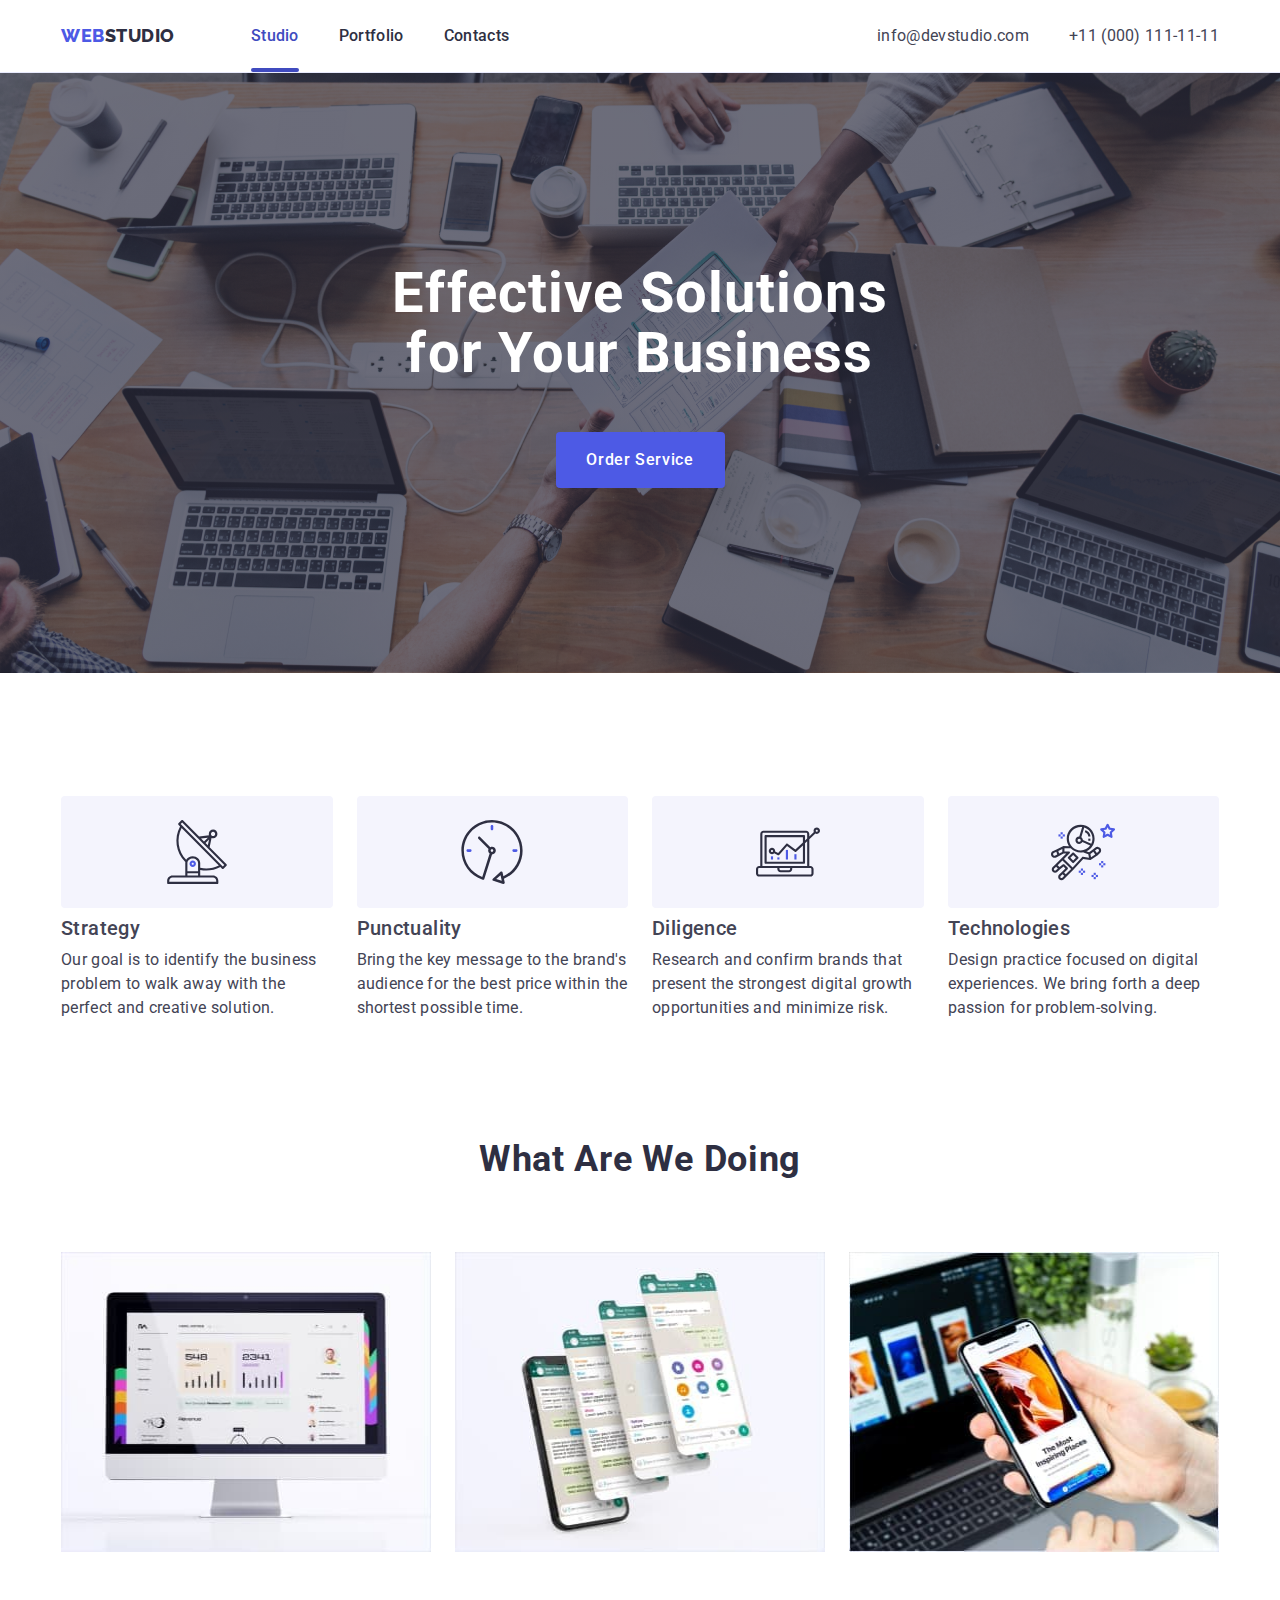
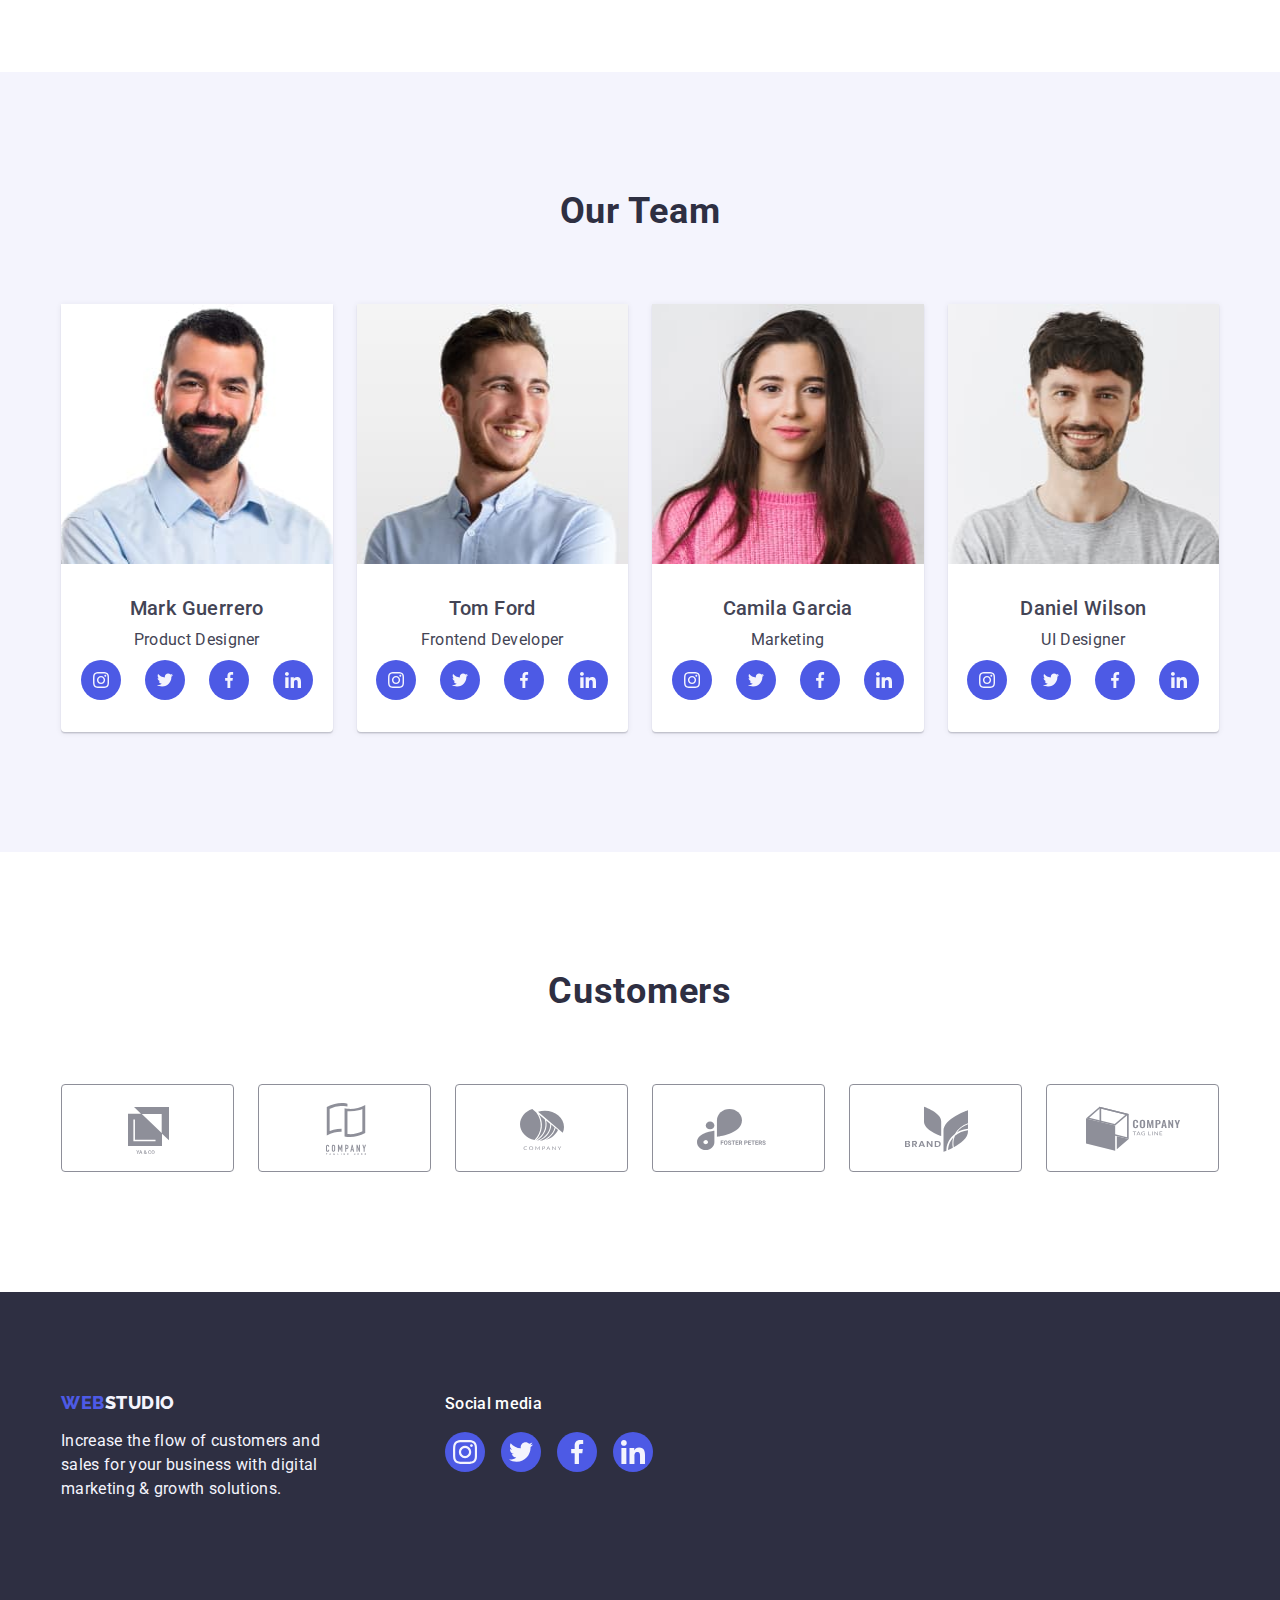
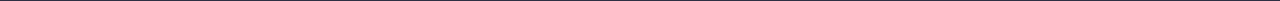
==== commit 5a47fa79: "Homework 5.3" ====
--- a/index.html
+++ b/index.html
@@ -17,7 +17,7 @@
                     <a class="nav-link" href="./index.html">Web<span class="nav-span">Studio</span></a>
                     <ul class="nav-list">
                         <li class="nav-item">
-                            <a class="nav-item-link nav-studio-link" href="./index.html">Studio</a></li>
+                            <a class="nav-item-link nav-effect" href="./index.html">Studio</a></li>
                         <li class="nav-item">
                             <a class="nav-item-link" href="./portfolio.html">Portfolio</a></li>
                         <li class="nav-item">
@@ -38,7 +38,7 @@
             <section class="hero">
                 <div class="container hero-container">
                     <h1 class="hero-heading">Effective Solutions for Your Business</h1>
-                    <button class=hero-btn type="button">Order Service</button>
+                    <button class=hero-btn type="button" data-modal-open>Order Service</button>
                 </div>
             </section>
             
--- a/css/styles.css
+++ b/css/styles.css
@@ -91,6 +91,10 @@
     transition-duration: 250ms;
     transition-timing-function: cubic-bezier(0.4, 0, 0.2, 1);
     position: relative;
+} 
+
+.nav-effect {
+    color: var(--OCEAN, #404BBF);
 }
 
 /* LOGO AND NAVIGATION FLEX */
@@ -110,18 +114,36 @@
     gap: 40px;
 }
 
-.nav-studio-link::after {
+
+.nav-effect::after {
     content: "";
     width: 100%;
     height: 4px;
     border-radius: 2px;
     background: var(--OCEAN, #404BBF);
     position: absolute;
+    right: 0;
+    bottom: -1px;
+    margin-bottom: -26px;
+}
+
+.nav-item-link::before {
+    content: "";
+    width: 0;
+    height: 4px;
+    border-radius: 2px;
+    background: var(--OCEAN, #404BBF);
+    position: absolute;
+    right: 0;
+    bottom: -1px;
+    margin-bottom: -26px;
+}
+
+.nav-item:hover .nav-item-link::before {
+    width: 100%;
     left: 0;
-    bottom: -1px;
-}
-
-
+    
+}
 /* LINK HOVER AND FOCUS */
 
 .nav-item-link:hover,
@@ -196,6 +218,7 @@
     border: none;
     border-radius: 4px;
     margin: 0 auto;
+    transition: background-color 250ms cubic-bezier(0.4, 0, 0.2, 1);
 }
 
 
@@ -329,12 +352,11 @@
     display: flex;
     align-items: center;
     justify-content: center;
-    transition-duration: 250ms;
-    transition-timing-function: cubic-bezier(0.4, 0, 0.2, 1);
-}
-
-.team-icon-link:hover,
-.team-icon-link:focus {
+    transition: background-color 250ms cubic-bezier(0.4, 0, 0.2, 1);
+}
+
+.team-icon-item:hover .team-icon-link,
+.team-icon-item:focus .team-icon-link {
     background-color: var(--OCEAN, #404bbf);
 }
 
